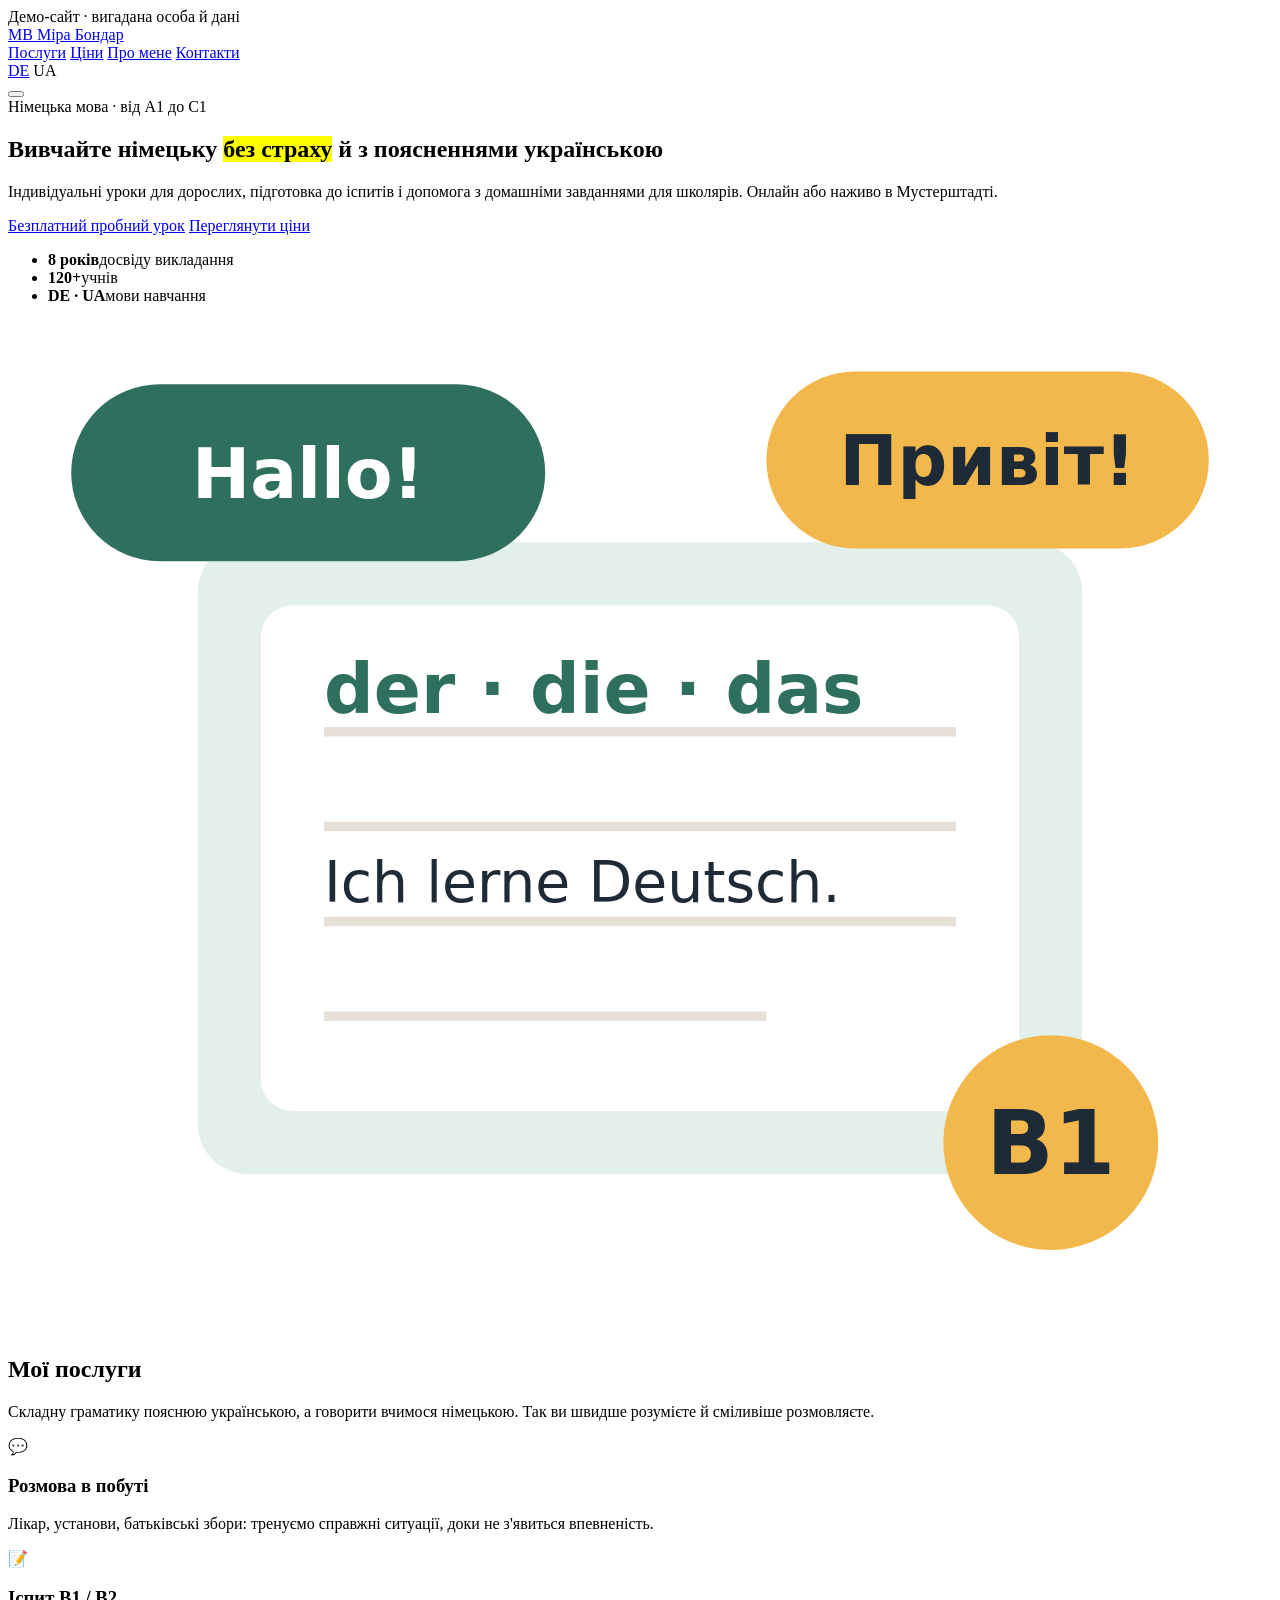
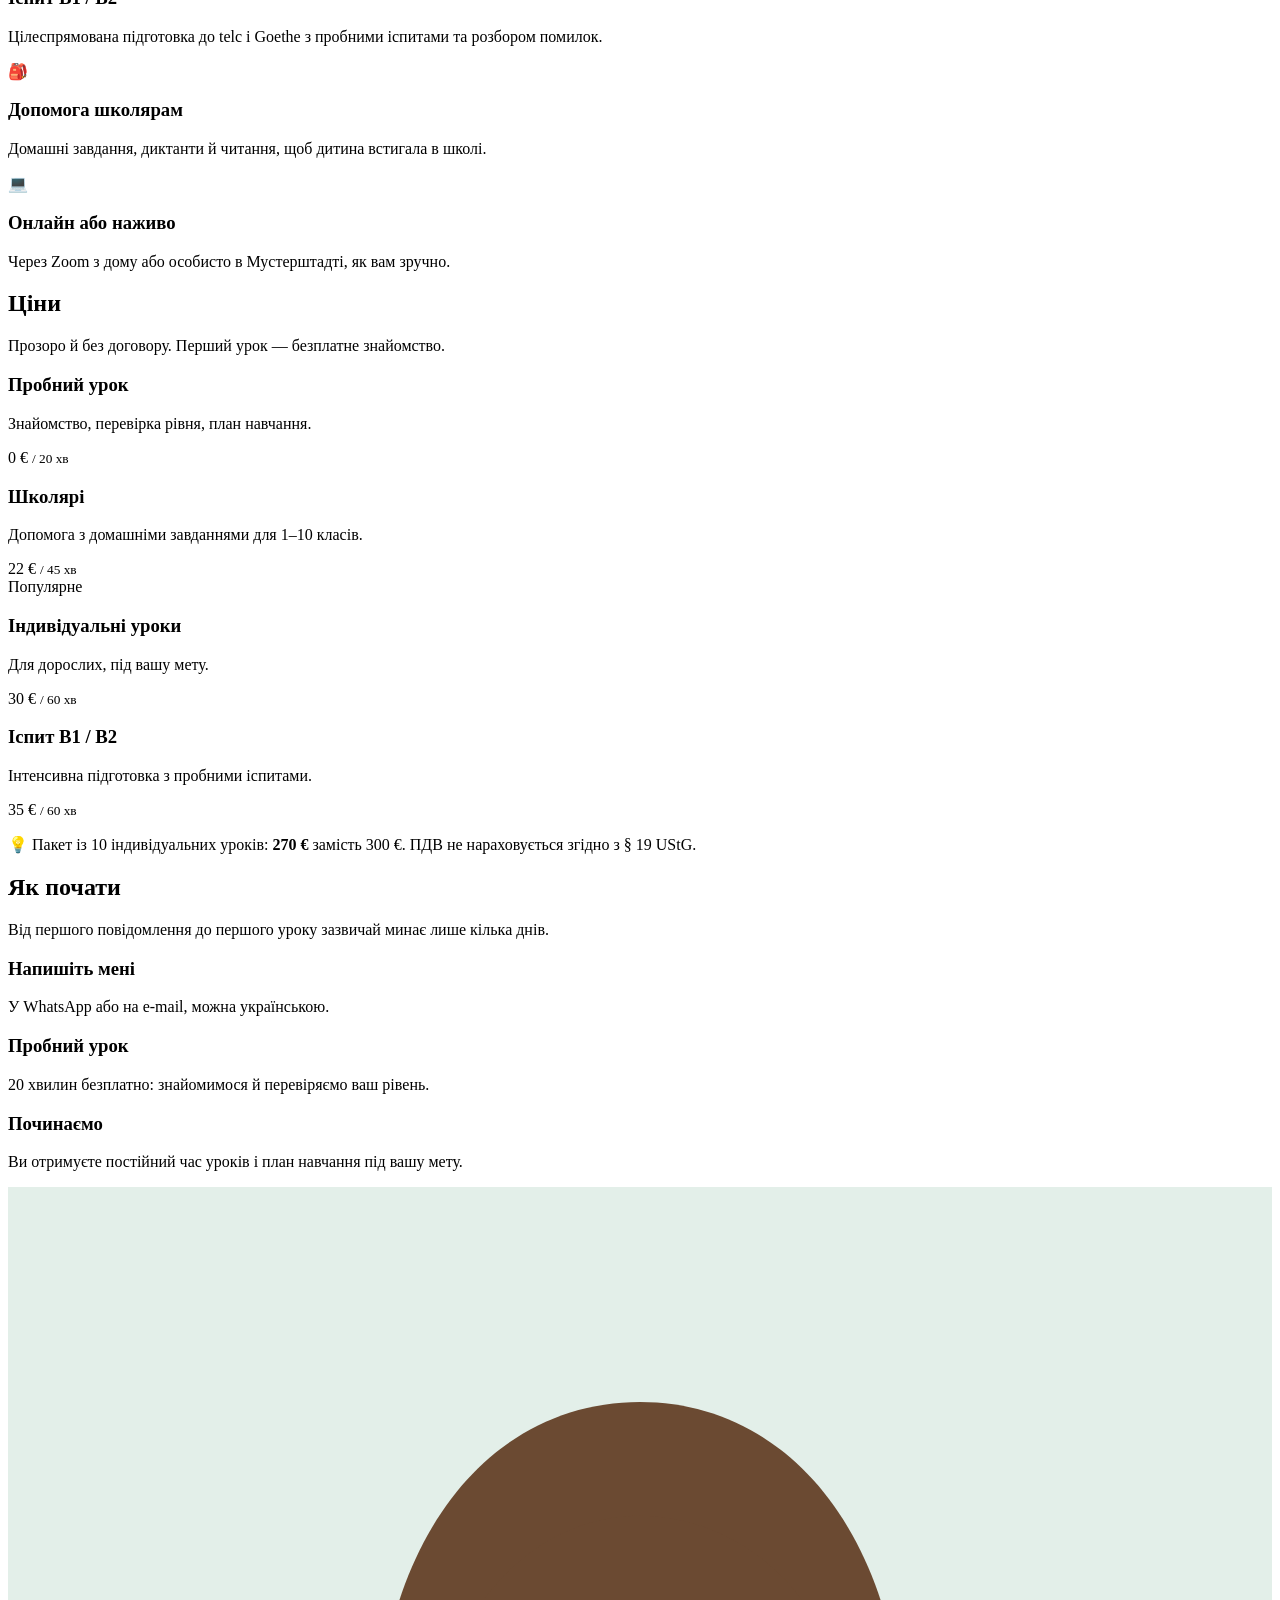
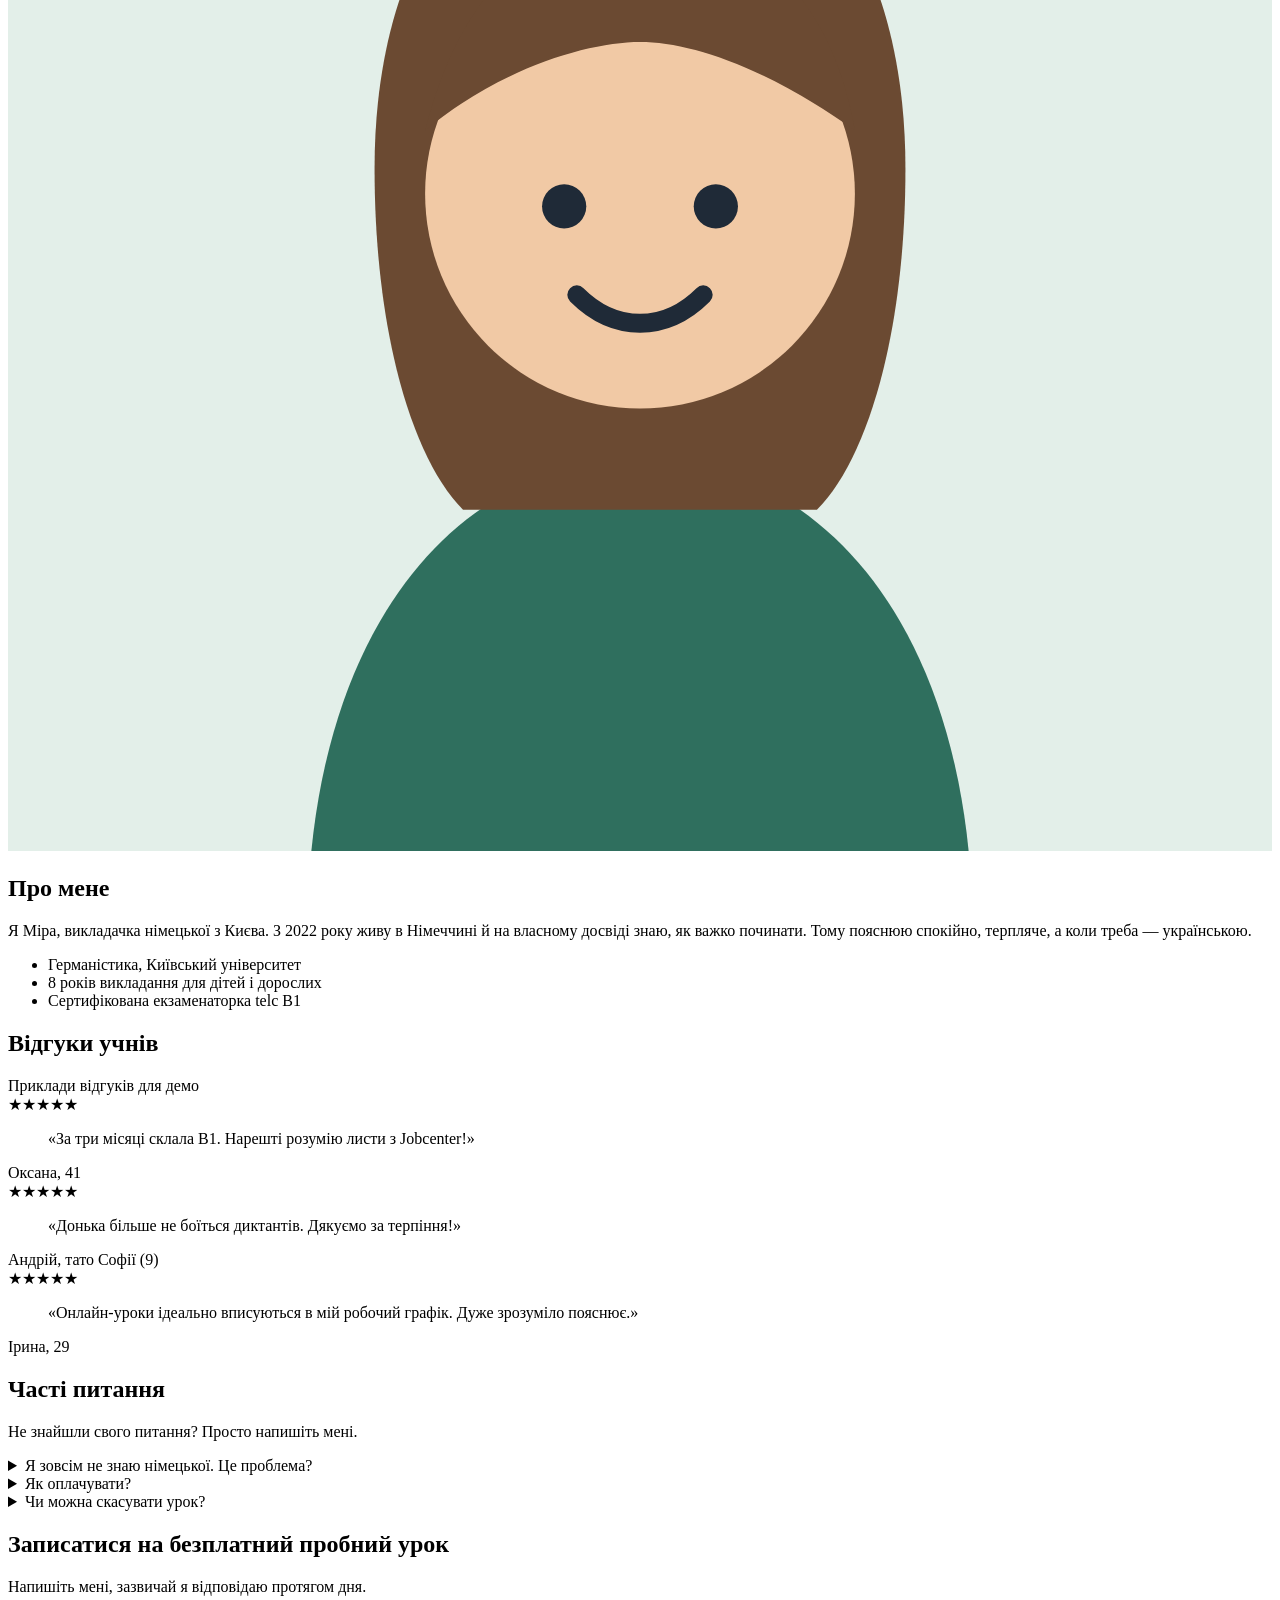
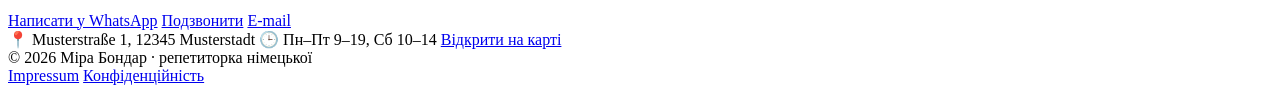
==== uk/index.html @ 94d1a29f "Keep demo site out of search engines Co-Authored-By: Claude Opus 5.5 <noreply@anthropic.com>" ====
<!doctype html>
<html lang="uk">
<head>
  <meta charset="utf-8">
  <meta name="viewport" content="width=device-width, initial-scale=1">
  <!-- Demo only: keep it out of search engines -->
  <meta name="robots" content="noindex">
  <title>Міра Бондар – репетиторка німецької мови</title>
  <meta name="description" content="Німецька без страху: індивідуальні уроки, підготовка до іспитів B1/B2 і допомога школярам – онлайн і наживо. Пояснення українською.">
  <link rel="icon" href="../img/favicon.svg" type="image/svg+xml">
  <link rel="alternate" hreflang="de" href="../index.html">
  <link rel="alternate" hreflang="uk" href="index.html">
  <link rel="stylesheet" href="../css/style.css">
</head>
<body>

  <!-- Remove this banner when the site is made for a real client -->
  <div class="demo-banner">Демо-сайт · вигадана особа й дані</div>

  <header class="site-header">
    <div class="container header-row">
      <a class="logo" href="#top"><span class="logo-mark">MB</span> Міра Бондар</a>
      <nav class="main-nav" id="main-nav" aria-label="Головне меню">
        <a href="#poslugy">Послуги</a>
        <a href="#tsiny">Ціни</a>
        <a href="#pro-mene">Про мене</a>
        <a href="#kontakty">Контакти</a>
      </nav>
      <div class="header-right">
        <div class="lang-switch">
          <a href="../index.html" hreflang="de" lang="de">DE</a>
          <span class="active">UA</span>
        </div>
        <!-- Burger button: visible only on phones, opens the menu -->
        <button class="menu-toggle" type="button" aria-controls="main-nav" aria-expanded="false" aria-label="Відкрити меню">
          <span></span><span></span><span></span>
        </button>
      </div>
    </div>
  </header>

  <main id="top">

    <!-- Hero: the first screen a visitor sees -->
    <section class="hero">
      <div class="container hero-grid">
        <div>
          <span class="eyebrow">Німецька мова · від A1 до C1</span>
          <h1>Вивчайте німецьку <mark>без страху</mark> й з поясненнями українською</h1>
          <p class="lead">Індивідуальні уроки для дорослих, підготовка до іспитів і допомога з домашніми завданнями для школярів. Онлайн або наживо в Мустерштадті.</p>
          <div class="hero-actions">
            <a class="btn btn-primary" href="#kontakty">Безплатний пробний урок</a>
            <a class="btn btn-outline" href="#tsiny">Переглянути ціни</a>
          </div>
          <ul class="hero-facts">
            <li><strong>8 років</strong><span>досвіду викладання</span></li>
            <li><strong>120+</strong><span>учнів</span></li>
            <li><strong>DE · UA</strong><span>мови навчання</span></li>
          </ul>
        </div>
        <div class="hero-art" aria-hidden="true">
          <!-- Simple drawn illustration: notebook with speech bubbles -->
          <svg viewBox="0 0 400 320">
            <rect x="60" y="70" width="280" height="200" rx="16" fill="#e3efe9"/>
            <rect x="80" y="90" width="240" height="160" rx="10" fill="#fff"/>
            <g stroke="#e6e0d6" stroke-width="3">
              <line x1="100" y1="130" x2="300" y2="130"/>
              <line x1="100" y1="160" x2="300" y2="160"/>
              <line x1="100" y1="190" x2="300" y2="190"/>
              <line x1="100" y1="220" x2="240" y2="220"/>
            </g>
            <text x="100" y="124" font-family="system-ui, sans-serif" font-size="22" font-weight="700" fill="#2f6f5e">der · die · das</text>
            <text x="100" y="184" font-family="system-ui, sans-serif" font-size="18" fill="#1f2a37">Ich lerne Deutsch.</text>
            <g class="float float-a">
            <rect x="20" y="20" width="150" height="56" rx="28" fill="#2f6f5e"/>
            <text x="95" y="56" text-anchor="middle" font-family="system-ui, sans-serif" font-size="22" font-weight="700" fill="#fff">Hallo!</text>
            </g>
            <g class="float float-b">
            <rect x="240" y="16" width="140" height="56" rx="28" fill="#f2b84b"/>
            <text x="310" y="52" text-anchor="middle" font-family="system-ui, sans-serif" font-size="22" font-weight="700" fill="#1f2a37">Привіт!</text>
            </g>
            <g class="float float-c">
            <circle cx="330" cy="260" r="34" fill="#f2b84b"/>
            <text x="330" y="270" text-anchor="middle" font-family="system-ui, sans-serif" font-size="28" font-weight="700" fill="#1f2a37">B1</text>
            </g>
          </svg>
        </div>
      </div>
    </section>

    <!-- Services -->
    <section class="section section-alt" id="poslugy">
      <div class="container">
        <h2 class="section-title">Мої послуги</h2>
        <p class="section-sub">Складну граматику пояснюю українською, а говорити вчимося німецькою. Так ви швидше розумієте й сміливіше розмовляєте.</p>
        <div class="cards">
          <div class="card">
            <div class="card-icon">💬</div>
            <h3>Розмова в побуті</h3>
            <p>Лікар, установи, батьківські збори: тренуємо справжні ситуації, доки не з'явиться впевненість.</p>
          </div>
          <div class="card">
            <div class="card-icon">📝</div>
            <h3>Іспит B1 / B2</h3>
            <p>Цілеспрямована підготовка до telc і Goethe з пробними іспитами та розбором помилок.</p>
          </div>
          <div class="card">
            <div class="card-icon">🎒</div>
            <h3>Допомога школярам</h3>
            <p>Домашні завдання, диктанти й читання, щоб дитина встигала в школі.</p>
          </div>
          <div class="card">
            <div class="card-icon">💻</div>
            <h3>Онлайн або наживо</h3>
            <p>Через Zoom з дому або особисто в Мустерштадті, як вам зручно.</p>
          </div>
        </div>
      </div>
    </section>

    <!-- Prices -->
    <section class="section" id="tsiny">
      <div class="container">
        <h2 class="section-title">Ціни</h2>
        <p class="section-sub">Прозоро й без договору. Перший урок — безплатне знайомство.</p>
        <div class="cards">
          <div class="card price-card">
            <h3>Пробний урок</h3>
            <p>Знайомство, перевірка рівня, план навчання.</p>
            <div class="price">0 € <small>/ 20 хв</small></div>
          </div>
          <div class="card price-card">
            <h3>Школярі</h3>
            <p>Допомога з домашніми завданнями для 1–10 класів.</p>
            <div class="price">22 € <small>/ 45 хв</small></div>
          </div>
          <div class="card price-card featured">
            <span class="badge">Популярне</span>
            <h3>Індивідуальні уроки</h3>
            <p>Для дорослих, під вашу мету.</p>
            <div class="price">30 € <small>/ 60 хв</small></div>
          </div>
          <div class="card price-card">
            <h3>Іспит B1 / B2</h3>
            <p>Інтенсивна підготовка з пробними іспитами.</p>
            <div class="price">35 € <small>/ 60 хв</small></div>
          </div>
        </div>
        <p class="note">💡 Пакет із 10 індивідуальних уроків: <strong>270 €</strong> замість 300 €. ПДВ не нараховується згідно з § 19 UStG.</p>
      </div>
    </section>

    <!-- How it works -->
    <section class="section section-alt">
      <div class="container">
        <h2 class="section-title">Як почати</h2>
        <p class="section-sub">Від першого повідомлення до першого уроку зазвичай минає лише кілька днів.</p>
        <div class="cards steps">
          <div class="card">
            <h3>Напишіть мені</h3>
            <p>У WhatsApp або на e-mail, можна українською.</p>
          </div>
          <div class="card">
            <h3>Пробний урок</h3>
            <p>20 хвилин безплатно: знайомимося й перевіряємо ваш рівень.</p>
          </div>
          <div class="card">
            <h3>Починаємо</h3>
            <p>Ви отримуєте постійний час уроків і план навчання під вашу мету.</p>
          </div>
        </div>
      </div>
    </section>

    <!-- About -->
    <section class="section" id="pro-mene">
      <div class="container about-grid">
        <div class="about-photo" aria-hidden="true">
          <!-- Placeholder portrait; replace with the client's real photo -->
          <svg viewBox="0 0 200 200">
            <rect width="200" height="200" fill="#e3efe9"/>
            <path d="M48 200c4-40 26-62 52-62s48 22 52 62z" fill="#2f6f5e"/>
            <path d="M58 92c0-36 18-58 42-58s42 22 42 58c0 26-6 46-14 54H72c-8-8-14-28-14-54z" fill="#6b4a32"/>
            <circle cx="100" cy="96" r="34" fill="#f1c9a5"/>
            <path d="M66 86c6-24 20-34 34-34s30 10 34 34c-14-10-26-14-34-14s-22 4-34 14z" fill="#6b4a32"/>
            <circle cx="88" cy="98" r="3.5" fill="#1f2a37"/>
            <circle cx="112" cy="98" r="3.5" fill="#1f2a37"/>
            <path d="M90 112c6 6 14 6 20 0" stroke="#1f2a37" stroke-width="3" fill="none" stroke-linecap="round"/>
          </svg>
        </div>
        <div>
          <h2 class="section-title">Про мене</h2>
          <p>Я Міра, викладачка німецької з Києва. З 2022 року живу в Німеччині й на власному досвіді знаю, як важко починати. Тому пояснюю спокійно, терпляче, а коли треба — українською.</p>
          <ul class="check-list">
            <li>Германістика, Київський університет</li>
            <li>8 років викладання для дітей і дорослих</li>
            <li>Сертифікована екзаменаторка telc B1</li>
          </ul>
        </div>
      </div>
    </section>

    <!-- Reviews: in a real site only real reviews with permission -->
    <section class="section section-alt">
      <div class="container">
        <h2 class="section-title">Відгуки учнів</h2>
        <span class="example-label">Приклади відгуків для демо</span>
        <div class="cards">
          <div class="card review">
            <div class="stars">★★★★★</div>
            <blockquote>«За три місяці склала B1. Нарешті розумію листи з Jobcenter!»</blockquote>
            <div class="who">Оксана, 41</div>
          </div>
          <div class="card review">
            <div class="stars">★★★★★</div>
            <blockquote>«Донька більше не боїться диктантів. Дякуємо за терпіння!»</blockquote>
            <div class="who">Андрій, тато Софії (9)</div>
          </div>
          <div class="card review">
            <div class="stars">★★★★★</div>
            <blockquote>«Онлайн-уроки ідеально вписуються в мій робочий графік. Дуже зрозуміло пояснює.»</blockquote>
            <div class="who">Ірина, 29</div>
          </div>
        </div>
      </div>
    </section>

    <!-- FAQ: <details> opens and closes without any JavaScript -->
    <section class="section faq">
      <div class="container">
        <h2 class="section-title">Часті питання</h2>
        <p class="section-sub">Не знайшли свого питання? Просто напишіть мені.</p>
        <details>
          <summary>Я зовсім не знаю німецької. Це проблема?</summary>
          <p>Ні! На початку я багато пояснюю українською. Почнемо з нуля.</p>
        </details>
        <details>
          <summary>Як оплачувати?</summary>
          <p>Банківським переказом після уроку або наперед за пакет із 10 уроків.</p>
        </details>
        <details>
          <summary>Чи можна скасувати урок?</summary>
          <p>Так, безплатно, якщо попередити щонайменше за 24 години.</p>
        </details>
      </div>
    </section>

    <!-- Contact: plain links, no form, so no personal data is stored -->
    <section class="section" id="kontakty">
      <div class="container">
        <div class="contact-box">
          <h2>Записатися на безплатний пробний урок</h2>
          <p>Напишіть мені, зазвичай я відповідаю протягом дня.</p>
          <div class="contact-actions">
            <a class="btn btn-whatsapp" href="https://wa.me/4900000000000">Написати у WhatsApp</a>
            <a class="btn btn-outline" href="tel:+4900000000000">Подзвонити</a>
            <a class="btn btn-outline" href="mailto:mira@example.com">E-mail</a>
          </div>
          <div class="contact-details">
            <span>📍 Musterstraße 1, 12345 Musterstadt</span>
            <span>🕒 Пн–Пт 9–19, Сб 10–14</span>
            <a href="https://www.openstreetmap.org/search?query=Musterstadt" rel="noopener">Відкрити на карті</a>
          </div>
        </div>
      </div>
    </section>

  </main>

  <footer class="site-footer">
    <div class="container footer-row">
      <span>© 2026 Міра Бондар · репетиторка німецької</span>
      <div class="footer-links">
        <a href="impressum.html">Impressum</a>
        <a href="datenschutz.html">Конфіденційність</a>
      </div>
    </div>
  </footer>

  <script src="../js/main.js" defer></script>
</body>
</html>
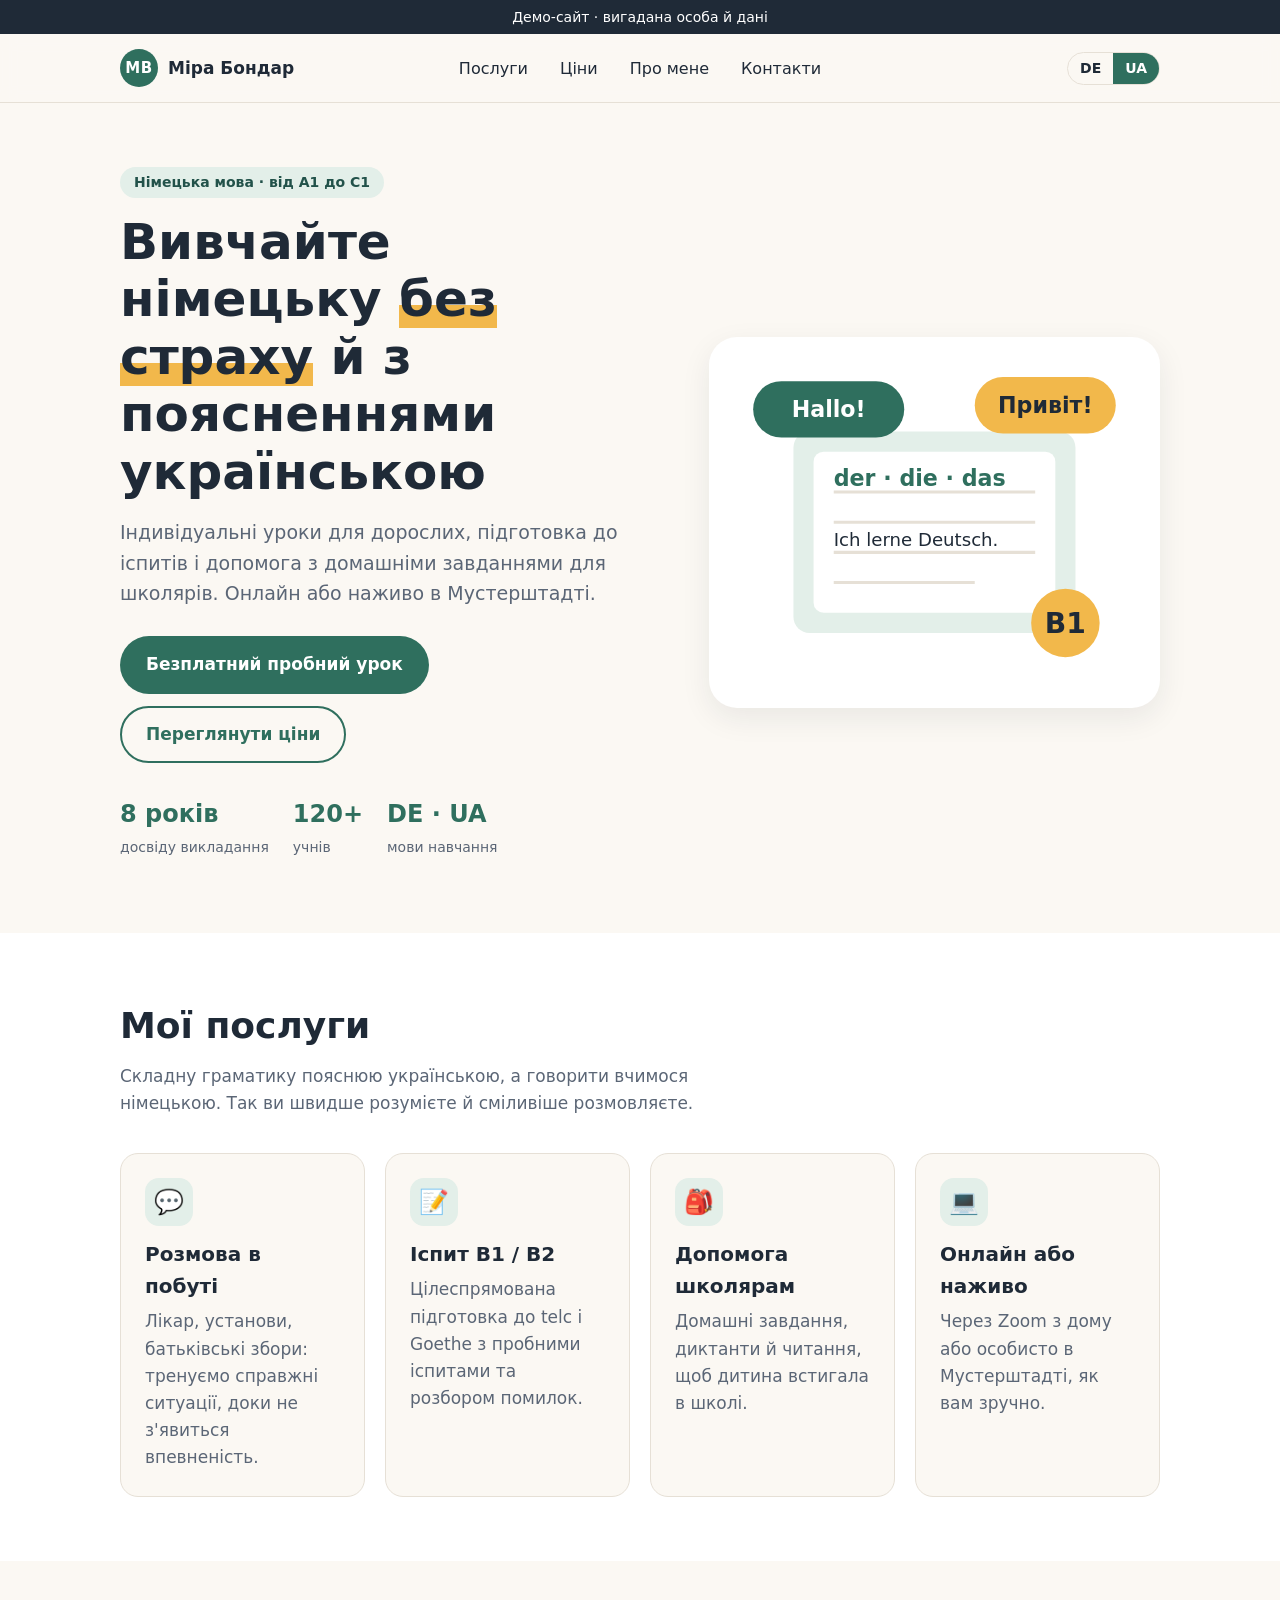
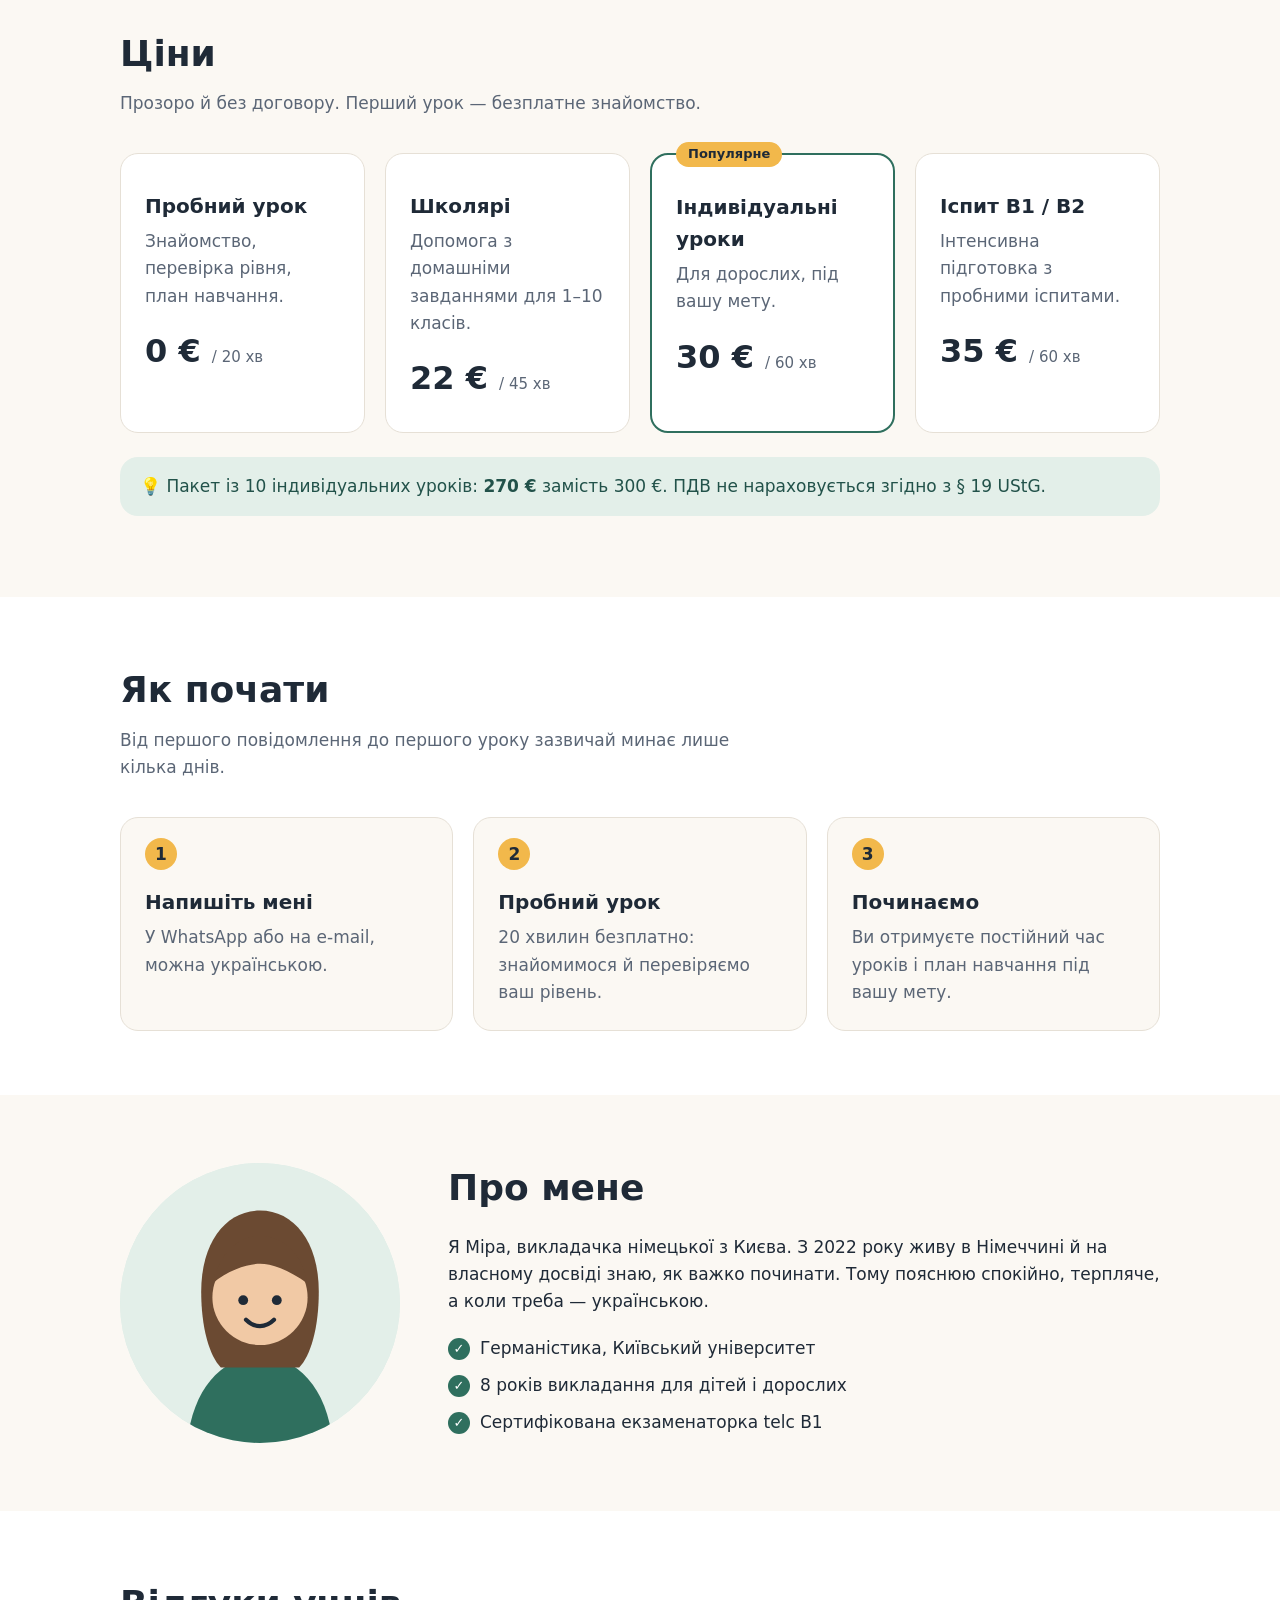
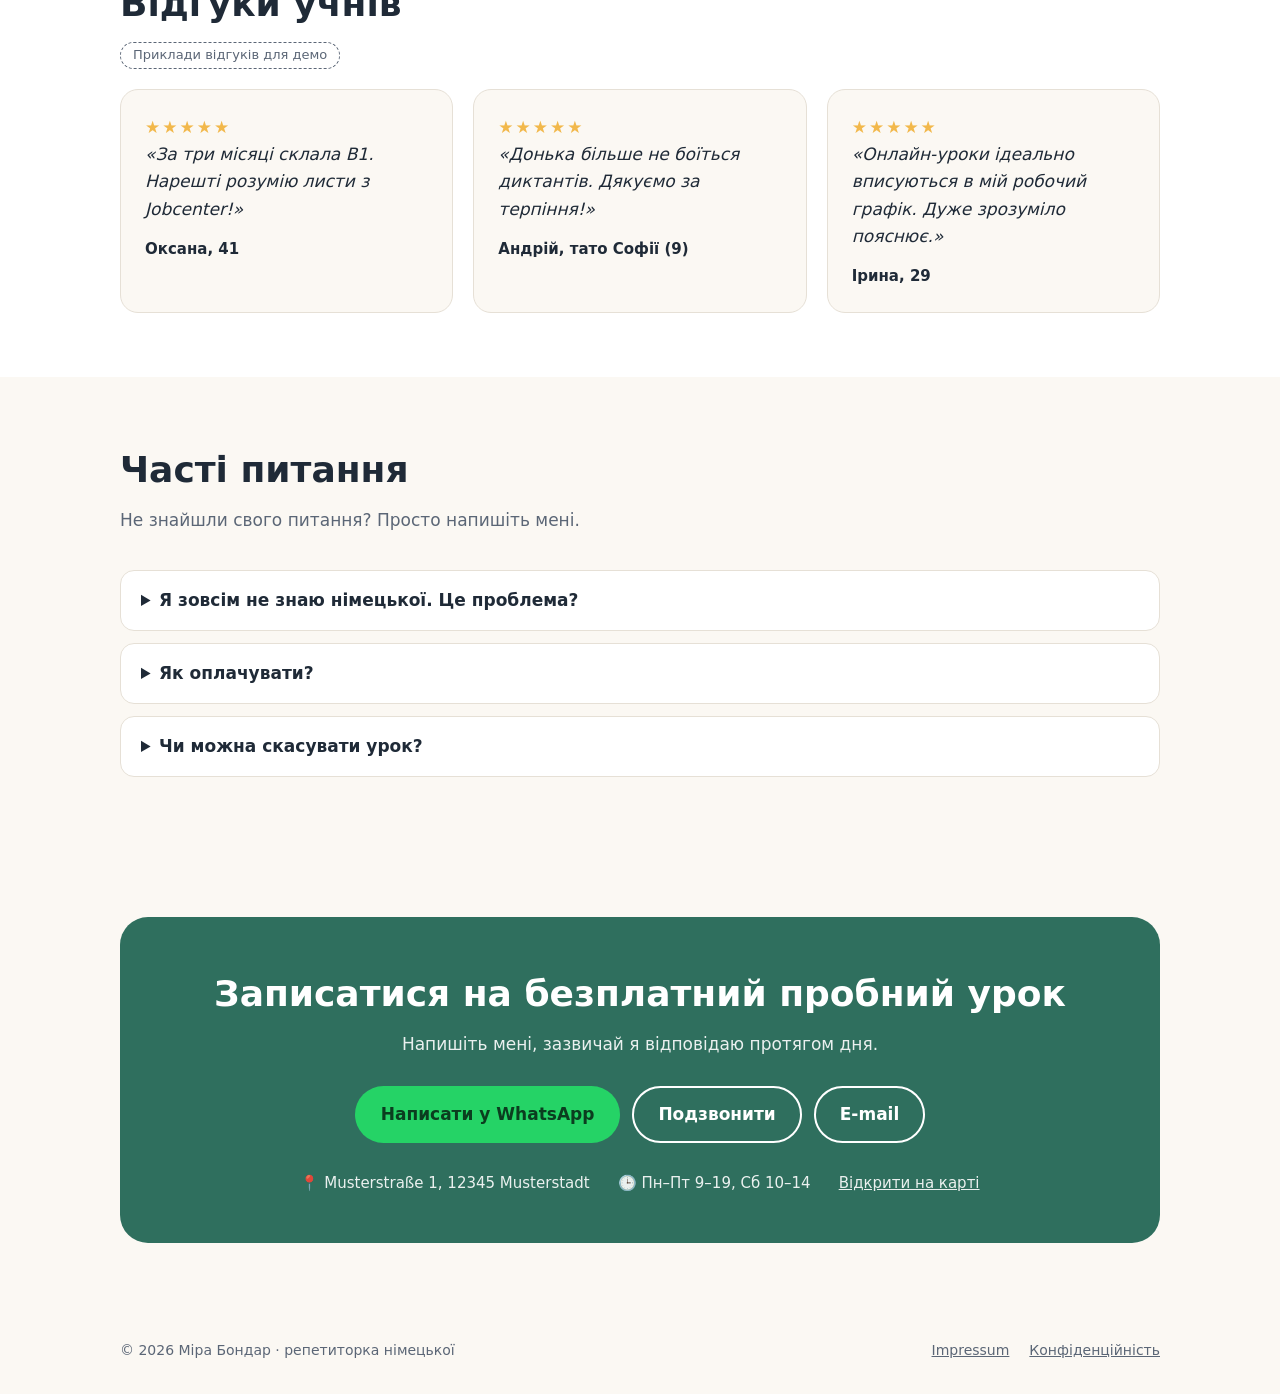
==== commit 1dde8fbc: "Centered menu, phone burger menu, hover and scroll animations, better phone layout Co-Authored-By: C" ====
--- a/uk/index.html
+++ b/uk/index.html
@@ -3,8 +3,6 @@
 <head>
   <meta charset="utf-8">
   <meta name="viewport" content="width=device-width, initial-scale=1">
-  <!-- Demo only: keep it out of search engines -->
-  <meta name="robots" content="noindex">
   <title>Міра Бондар – репетиторка німецької мови</title>
   <meta name="description" content="Німецька без страху: індивідуальні уроки, підготовка до іспитів B1/B2 і допомога школярам – онлайн і наживо. Пояснення українською.">
   <link rel="icon" href="../img/favicon.svg" type="image/svg+xml">
--- a/css/style.css
+++ b/css/style.css
@@ -0,0 +1,627 @@
+/* Demo business-card site: static, no database, no external requests.
+   Fonts come from the visitor's own system, so nothing is loaded from Google
+   (important for German privacy law). */
+
+:root {
+  --bg: #fbf8f3;
+  --surface: #ffffff;
+  --ink: #1f2a37;
+  --muted: #5b6676;
+  --accent: #2f6f5e;        /* calm green */
+  --accent-dark: #22524a;
+  --accent-soft: #e3efe9;
+  --warm: #f2b84b;          /* yellow highlight */
+  --border: #e6e0d6;
+  --radius: 18px;
+  --shadow: 0 10px 30px rgba(31, 42, 55, 0.08);
+  --font: system-ui, -apple-system, "Segoe UI", Roboto, "Noto Sans", Ubuntu, sans-serif;
+}
+
+* { box-sizing: border-box; }
+
+html { scroll-behavior: smooth; }
+
+body {
+  margin: 0;
+  background: var(--bg);
+  color: var(--ink);
+  font-family: var(--font);
+  font-size: 17px;
+  line-height: 1.6;
+}
+
+img, svg { max-width: 100%; display: block; }
+
+a { color: var(--accent); }
+
+.container {
+  width: 100%;
+  max-width: 1080px;
+  margin: 0 auto;
+  padding: 0 20px;
+}
+
+/* ---------- Demo banner ---------- */
+.demo-banner {
+  background: var(--ink);
+  color: #fff;
+  text-align: center;
+  font-size: 14px;
+  padding: 6px 12px;
+}
+
+/* ---------- Header ---------- */
+.site-header {
+  position: sticky;
+  top: 0;
+  z-index: 10;
+  background: rgba(251, 248, 243, 0.92);
+  backdrop-filter: blur(8px);
+  border-bottom: 1px solid var(--border);
+  transition: box-shadow 0.3s;
+}
+
+.site-header.scrolled { box-shadow: 0 6px 24px rgba(31, 42, 55, 0.08); }
+
+/* Three columns: logo | menu in the centre | languages */
+.header-row {
+  display: grid;
+  grid-template-columns: 1fr auto 1fr;
+  align-items: center;
+  gap: 16px;
+  min-height: 68px;
+}
+
+.header-right {
+  grid-column: 3;
+  justify-self: end;
+  display: flex;
+  align-items: center;
+  gap: 12px;
+}
+
+.logo {
+  display: flex;
+  align-items: center;
+  gap: 10px;
+  font-weight: 700;
+  color: var(--ink);
+  text-decoration: none;
+}
+
+.logo-mark {
+  width: 38px;
+  height: 38px;
+  border-radius: 50%;
+  background: var(--accent);
+  color: #fff;
+  display: grid;
+  place-items: center;
+  font-size: 15px;
+  letter-spacing: 0.5px;
+}
+
+.logo-mark { transition: transform 0.4s; }
+.logo:hover .logo-mark { transform: rotate(-12deg) scale(1.08); }
+
+.main-nav {
+  display: flex;
+  align-items: center;
+  gap: 32px;
+}
+
+.main-nav a {
+  position: relative;
+  color: var(--ink);
+  text-decoration: none;
+  font-size: 16px;
+  font-weight: 500;
+  padding: 6px 0;
+  transition: color 0.2s;
+}
+
+/* Underline that grows from the centre on hover */
+.main-nav a::after {
+  content: "";
+  position: absolute;
+  left: 50%;
+  right: 50%;
+  bottom: 0;
+  height: 2px;
+  border-radius: 2px;
+  background: var(--accent);
+  transition: left 0.25s, right 0.25s;
+}
+
+.main-nav a:hover { color: var(--accent); }
+.main-nav a:hover::after { left: 0; right: 0; }
+
+.lang-switch {
+  display: inline-flex;
+  border: 1px solid var(--border);
+  border-radius: 999px;
+  overflow: hidden;
+  font-size: 14px;
+  font-weight: 600;
+}
+
+.lang-switch a,
+.lang-switch span {
+  padding: 4px 12px;
+  text-decoration: none;
+  color: var(--ink);
+}
+
+.lang-switch .active {
+  background: var(--accent);
+  color: #fff;
+}
+
+.lang-switch a { transition: background 0.2s; }
+.lang-switch a:hover { background: var(--accent-soft); }
+
+/* ---------- Burger button (phones only) ---------- */
+.menu-toggle {
+  display: none;
+  width: 44px;
+  height: 44px;
+  border: 1px solid var(--border);
+  border-radius: 12px;
+  background: var(--surface);
+  cursor: pointer;
+  padding: 0;
+  flex-direction: column;
+  align-items: center;
+  justify-content: center;
+  gap: 5px;
+}
+
+.menu-toggle span {
+  width: 20px;
+  height: 2px;
+  border-radius: 2px;
+  background: var(--ink);
+  transition: transform 0.3s, opacity 0.2s;
+}
+
+/* Three lines turn into a cross when the menu is open */
+.menu-open .menu-toggle span:nth-child(1) { transform: translateY(7px) rotate(45deg); }
+.menu-open .menu-toggle span:nth-child(2) { opacity: 0; }
+.menu-open .menu-toggle span:nth-child(3) { transform: translateY(-7px) rotate(-45deg); }
+
+@media (max-width: 820px) {
+  .header-row { grid-template-columns: 1fr auto; min-height: 60px; }
+  .header-right { grid-column: 2; }
+  .menu-toggle { display: inline-flex; }
+
+  /* The menu becomes a panel that slides down under the header */
+  .main-nav {
+    position: absolute;
+    top: 100%;
+    left: 0;
+    right: 0;
+    flex-direction: column;
+    align-items: stretch;
+    gap: 0;
+    padding: 8px 20px 20px;
+    background: var(--bg);
+    border-bottom: 1px solid var(--border);
+    box-shadow: 0 16px 30px rgba(31, 42, 55, 0.12);
+    opacity: 0;
+    visibility: hidden;
+    transform: translateY(-10px);
+    transition: opacity 0.25s, transform 0.25s, visibility 0.25s;
+  }
+
+  .menu-open .main-nav {
+    opacity: 1;
+    visibility: visible;
+    transform: none;
+  }
+
+  .main-nav a {
+    font-size: 19px;
+    padding: 14px 4px;
+    border-bottom: 1px solid var(--border);
+  }
+
+  .main-nav a:last-child { border-bottom: 0; }
+  .main-nav a::after { display: none; }
+}
+
+/* ---------- Buttons ---------- */
+.btn {
+  display: inline-flex;
+  align-items: center;
+  justify-content: center;
+  gap: 8px;
+  padding: 13px 24px;
+  border-radius: 999px;
+  font-weight: 600;
+  text-decoration: none;
+  border: 2px solid transparent;
+  transition: transform 0.2s, background 0.2s, box-shadow 0.2s;
+}
+
+.btn:hover { transform: translateY(-3px); box-shadow: 0 10px 20px rgba(31, 42, 55, 0.15); }
+.btn:active { transform: translateY(0) scale(0.97); }
+
+.btn-primary { background: var(--accent); color: #fff; }
+.btn-primary:hover { background: var(--accent-dark); }
+
+.btn-outline { border-color: var(--accent); color: var(--accent); background: transparent; }
+
+.btn-whatsapp {
+  background: #25d366;
+  color: #0b3d1f;
+  animation: breathe 2.6s ease-in-out infinite;
+}
+
+.btn-whatsapp:hover { animation: none; }
+
+@keyframes breathe {
+  0%, 100% { box-shadow: 0 0 0 0 rgba(37, 211, 102, 0.55); }
+  50% { box-shadow: 0 0 0 12px rgba(37, 211, 102, 0); }
+}
+
+/* ---------- Hero ---------- */
+.hero { padding: 64px 0 56px; }
+
+.hero-grid {
+  display: grid;
+  grid-template-columns: 1.2fr 1fr;
+  gap: 48px;
+  align-items: center;
+}
+
+.eyebrow {
+  display: inline-block;
+  background: var(--accent-soft);
+  color: var(--accent-dark);
+  font-weight: 600;
+  font-size: 14px;
+  padding: 4px 14px;
+  border-radius: 999px;
+}
+
+.hero h1 {
+  font-size: clamp(32px, 5vw, 50px);
+  line-height: 1.15;
+  margin: 16px 0;
+}
+
+.hero h1 mark {
+  background: linear-gradient(transparent 60%, var(--warm) 60%);
+  color: inherit;
+}
+
+.hero p.lead {
+  font-size: 19px;
+  color: var(--muted);
+  margin: 0 0 28px;
+}
+
+.hero-actions { display: flex; flex-wrap: wrap; gap: 12px; }
+
+.hero-facts {
+  display: flex;
+  flex-wrap: wrap;
+  gap: 24px;
+  margin-top: 32px;
+  padding: 0;
+  list-style: none;
+}
+
+.hero-facts strong { display: block; font-size: 24px; color: var(--accent); }
+.hero-facts span { font-size: 14px; color: var(--muted); }
+
+.hero-art {
+  background: var(--surface);
+  border-radius: 28px;
+  box-shadow: var(--shadow);
+  padding: 24px;
+}
+
+/* Hero appears on page load: text first, then the picture */
+.hero-grid > * { animation: rise 0.8s ease backwards; }
+.hero-grid > *:nth-child(2) { animation-delay: 0.2s; }
+
+/* Speech bubbles in the picture gently float */
+.float { transform-box: fill-box; animation: float 4s ease-in-out infinite; }
+.float-b { animation-delay: -1.3s; }
+.float-c { animation-delay: -2.6s; animation-duration: 5s; }
+
+@keyframes float {
+  0%, 100% { transform: translateY(0); }
+  50% { transform: translateY(-8px); }
+}
+
+@keyframes rise {
+  from { opacity: 0; transform: translateY(28px); }
+  to { opacity: 1; transform: none; }
+}
+
+@media (max-width: 820px) {
+  .hero { padding: 32px 0 40px; }
+  .hero-grid { grid-template-columns: 1fr; gap: 32px; }
+  .hero p.lead { font-size: 17px; }
+  .hero-art { padding: 16px; max-width: 420px; }
+}
+
+@media (max-width: 560px) {
+  .hero-actions .btn { width: 100%; }
+  /* Three facts always side by side in one row */
+  .hero-facts { display: grid; grid-template-columns: repeat(3, 1fr); gap: 12px; }
+  .hero-facts strong { font-size: 21px; }
+  .hero-facts span { font-size: 13px; line-height: 1.3; display: block; }
+}
+
+/* ---------- Sections ---------- */
+section { scroll-margin-top: 72px; }
+
+.section { padding: 64px 0; }
+.section-alt { background: var(--surface); }
+
+.section-title {
+  font-size: clamp(26px, 3.6vw, 36px);
+  margin: 0 0 8px;
+}
+
+.section-sub {
+  color: var(--muted);
+  margin: 0 0 36px;
+  max-width: 620px;
+}
+
+.cards {
+  display: grid;
+  grid-template-columns: repeat(auto-fit, minmax(230px, 1fr));
+  gap: 20px;
+}
+
+.card {
+  background: var(--surface);
+  border: 1px solid var(--border);
+  border-radius: var(--radius);
+  padding: 24px;
+  transition: transform 0.3s ease, box-shadow 0.3s ease, border-color 0.3s;
+}
+
+.card:hover {
+  transform: translateY(-6px);
+  box-shadow: var(--shadow);
+  border-color: var(--accent-soft);
+}
+
+.card:hover .card-icon { animation: hop 0.5s ease; }
+
+@keyframes hop {
+  0%, 100% { transform: translateY(0) rotate(0); }
+  40% { transform: translateY(-8px) rotate(-8deg); }
+  70% { transform: translateY(0) rotate(4deg); }
+}
+
+.section-alt .card { background: var(--bg); }
+
+.card h3 { margin: 12px 0 6px; font-size: 20px; }
+.card p { margin: 0; color: var(--muted); }
+
+.card-icon {
+  width: 48px;
+  height: 48px;
+  border-radius: 14px;
+  background: var(--accent-soft);
+  display: grid;
+  place-items: center;
+  font-size: 24px;
+}
+
+/* ---------- About ---------- */
+.about-grid {
+  display: grid;
+  grid-template-columns: 280px 1fr;
+  gap: 48px;
+  align-items: center;
+}
+
+.about-photo {
+  aspect-ratio: 1;
+  border-radius: 50%;
+  background: var(--accent-soft);
+  overflow: hidden;
+}
+
+.check-list { padding: 0; list-style: none; margin: 20px 0 0; }
+.check-list li { padding-left: 32px; position: relative; margin-bottom: 10px; }
+.check-list li::before {
+  content: "✓";
+  position: absolute;
+  left: 0;
+  top: 0;
+  width: 22px;
+  height: 22px;
+  border-radius: 50%;
+  background: var(--accent);
+  color: #fff;
+  font-size: 13px;
+  display: grid;
+  place-items: center;
+  margin-top: 3px;
+}
+
+@media (max-width: 760px) {
+  .about-grid { grid-template-columns: 1fr; gap: 28px; }
+  .about-photo { max-width: 220px; margin: 0 auto; }
+}
+
+/* ---------- Prices ---------- */
+.price-card { display: flex; flex-direction: column; }
+.price-card .price {
+  font-size: 32px;
+  font-weight: 700;
+  color: var(--ink);
+  margin: 16px 0 4px;
+}
+.price-card .price small { font-size: 15px; font-weight: 400; color: var(--muted); }
+.price-card .price { transition: color 0.3s, transform 0.3s; transform-origin: left; }
+
+/* Price card grows on hover */
+.price-card:hover {
+  transform: scale(1.06);
+  border-color: var(--accent);
+  box-shadow: 0 18px 40px rgba(47, 111, 94, 0.18);
+  z-index: 1;
+}
+
+.price-card:hover .price { color: var(--accent); transform: scale(1.1); }
+
+.price-card.featured { border: 2px solid var(--accent); position: relative; }
+.price-card.featured .badge { animation: wiggle 3s ease-in-out infinite; }
+
+@keyframes wiggle {
+  0%, 85%, 100% { transform: rotate(0); }
+  90% { transform: rotate(-6deg); }
+  95% { transform: rotate(6deg); }
+}
+
+.price-card { position: relative; }
+.badge {
+  position: absolute;
+  top: -13px;
+  left: 24px;
+  background: var(--warm);
+  color: var(--ink);
+  font-size: 13px;
+  font-weight: 700;
+  padding: 2px 12px;
+  border-radius: 999px;
+}
+
+.note {
+  margin-top: 24px;
+  padding: 16px 20px;
+  border-radius: var(--radius);
+  background: var(--accent-soft);
+  color: var(--accent-dark);
+}
+
+/* ---------- Steps ---------- */
+.steps { counter-reset: step; }
+.steps .card { position: relative; padding-top: 56px; }
+.steps .card::before {
+  counter-increment: step;
+  content: counter(step);
+  position: absolute;
+  top: 20px;
+  left: 24px;
+  width: 32px;
+  height: 32px;
+  border-radius: 50%;
+  background: var(--warm);
+  font-weight: 700;
+  display: grid;
+  place-items: center;
+}
+
+/* ---------- Reviews ---------- */
+.review blockquote { margin: 0 0 14px; font-style: italic; }
+.review .who { font-weight: 600; font-size: 15px; }
+.review .stars { color: var(--warm); letter-spacing: 2px; }
+.example-label {
+  display: inline-block;
+  font-size: 13px;
+  color: var(--muted);
+  border: 1px dashed var(--muted);
+  border-radius: 999px;
+  padding: 2px 12px;
+  margin-bottom: 20px;
+}
+
+/* ---------- FAQ ---------- */
+.faq details {
+  background: var(--surface);
+  border: 1px solid var(--border);
+  border-radius: 14px;
+  padding: 16px 20px;
+  margin-bottom: 12px;
+}
+.faq details { transition: border-color 0.2s, box-shadow 0.2s; }
+.faq details:hover { border-color: var(--accent); }
+.faq details[open] { box-shadow: var(--shadow); }
+.faq summary { cursor: pointer; font-weight: 600; }
+.faq details[open] p { animation: rise 0.35s ease; }
+.faq details p { margin: 10px 0 0; color: var(--muted); }
+
+/* ---------- Contact ---------- */
+.contact-box {
+  background: var(--accent);
+  color: #fff;
+  border-radius: 28px;
+  padding: 48px 32px;
+  text-align: center;
+}
+.contact-box h2 { margin: 0 0 8px; font-size: clamp(26px, 3.6vw, 36px); }
+.contact-box p { margin: 0 0 28px; opacity: 0.9; }
+.contact-actions { display: flex; flex-wrap: wrap; gap: 12px; justify-content: center; }
+.contact-box .btn-outline { border-color: #fff; color: #fff; }
+.contact-details {
+  display: flex;
+  flex-wrap: wrap;
+  justify-content: center;
+  gap: 8px 28px;
+  margin-top: 28px;
+  font-size: 15px;
+  opacity: 0.9;
+}
+.contact-box a:not(.btn) { color: #fff; }
+.contact-box .btn-outline:hover { background: #fff; color: var(--accent); }
+
+@media (max-width: 560px) {
+  .section { padding: 48px 0; }
+  .contact-box { padding: 36px 20px; border-radius: 22px; }
+  .contact-actions { flex-direction: column; }
+  .contact-details { flex-direction: column; align-items: center; }
+  .footer-row { flex-direction: column; align-items: center; text-align: center; }
+  .logo { font-size: 16px; }
+}
+
+/* ---------- Footer ---------- */
+.site-footer {
+  padding: 32px 0;
+  font-size: 14px;
+  color: var(--muted);
+}
+.footer-row {
+  display: flex;
+  flex-wrap: wrap;
+  justify-content: space-between;
+  gap: 12px;
+}
+.footer-links { display: flex; gap: 20px; }
+.footer-links a { color: var(--muted); }
+
+/* ---------- Legal pages (Impressum, Datenschutz) ---------- */
+/* Only top/bottom padding here, so the side padding of .container stays */
+.legal { padding-top: 48px; padding-bottom: 64px; max-width: 760px; }
+.legal h1 { font-size: 34px; margin-top: 0; }
+.legal h2 { font-size: 21px; margin-top: 32px; }
+.legal .back { display: inline-block; margin-bottom: 24px; }
+
+/* ---------- Reveal on scroll (classes are added by js/main.js) ---------- */
+/* "backwards" keeps the start state only before the animation, so hover
+   effects on cards still work after a card has appeared. */
+.reveal { opacity: 0; }
+.reveal.visible {
+  opacity: 1;
+  animation: rise 0.7s ease var(--delay, 0ms) backwards;
+}
+
+/* People who turned off animations in their system settings get a calm page */
+@media (prefers-reduced-motion: reduce) {
+  *, *::before, *::after {
+    animation: none !important;
+    transition: none !important;
+    scroll-behavior: auto !important;
+  }
+  .reveal { opacity: 1; }
+}
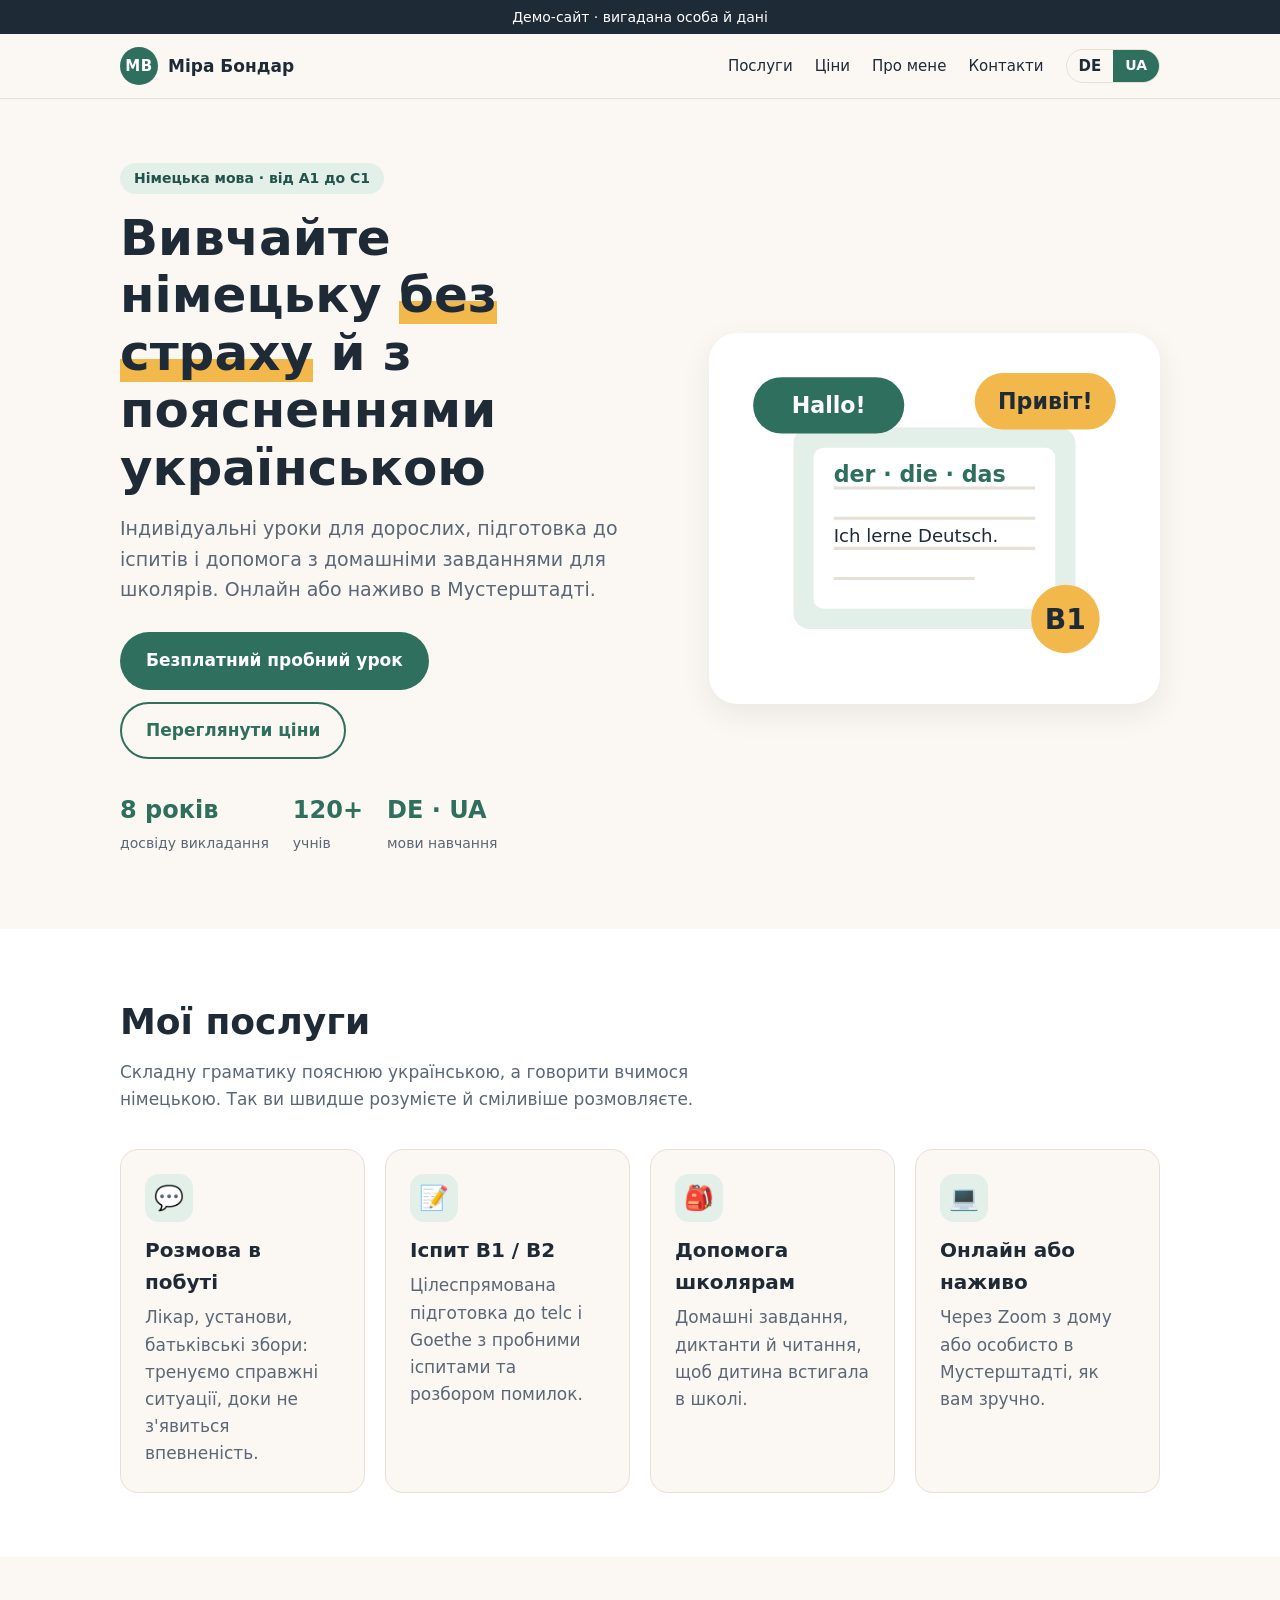
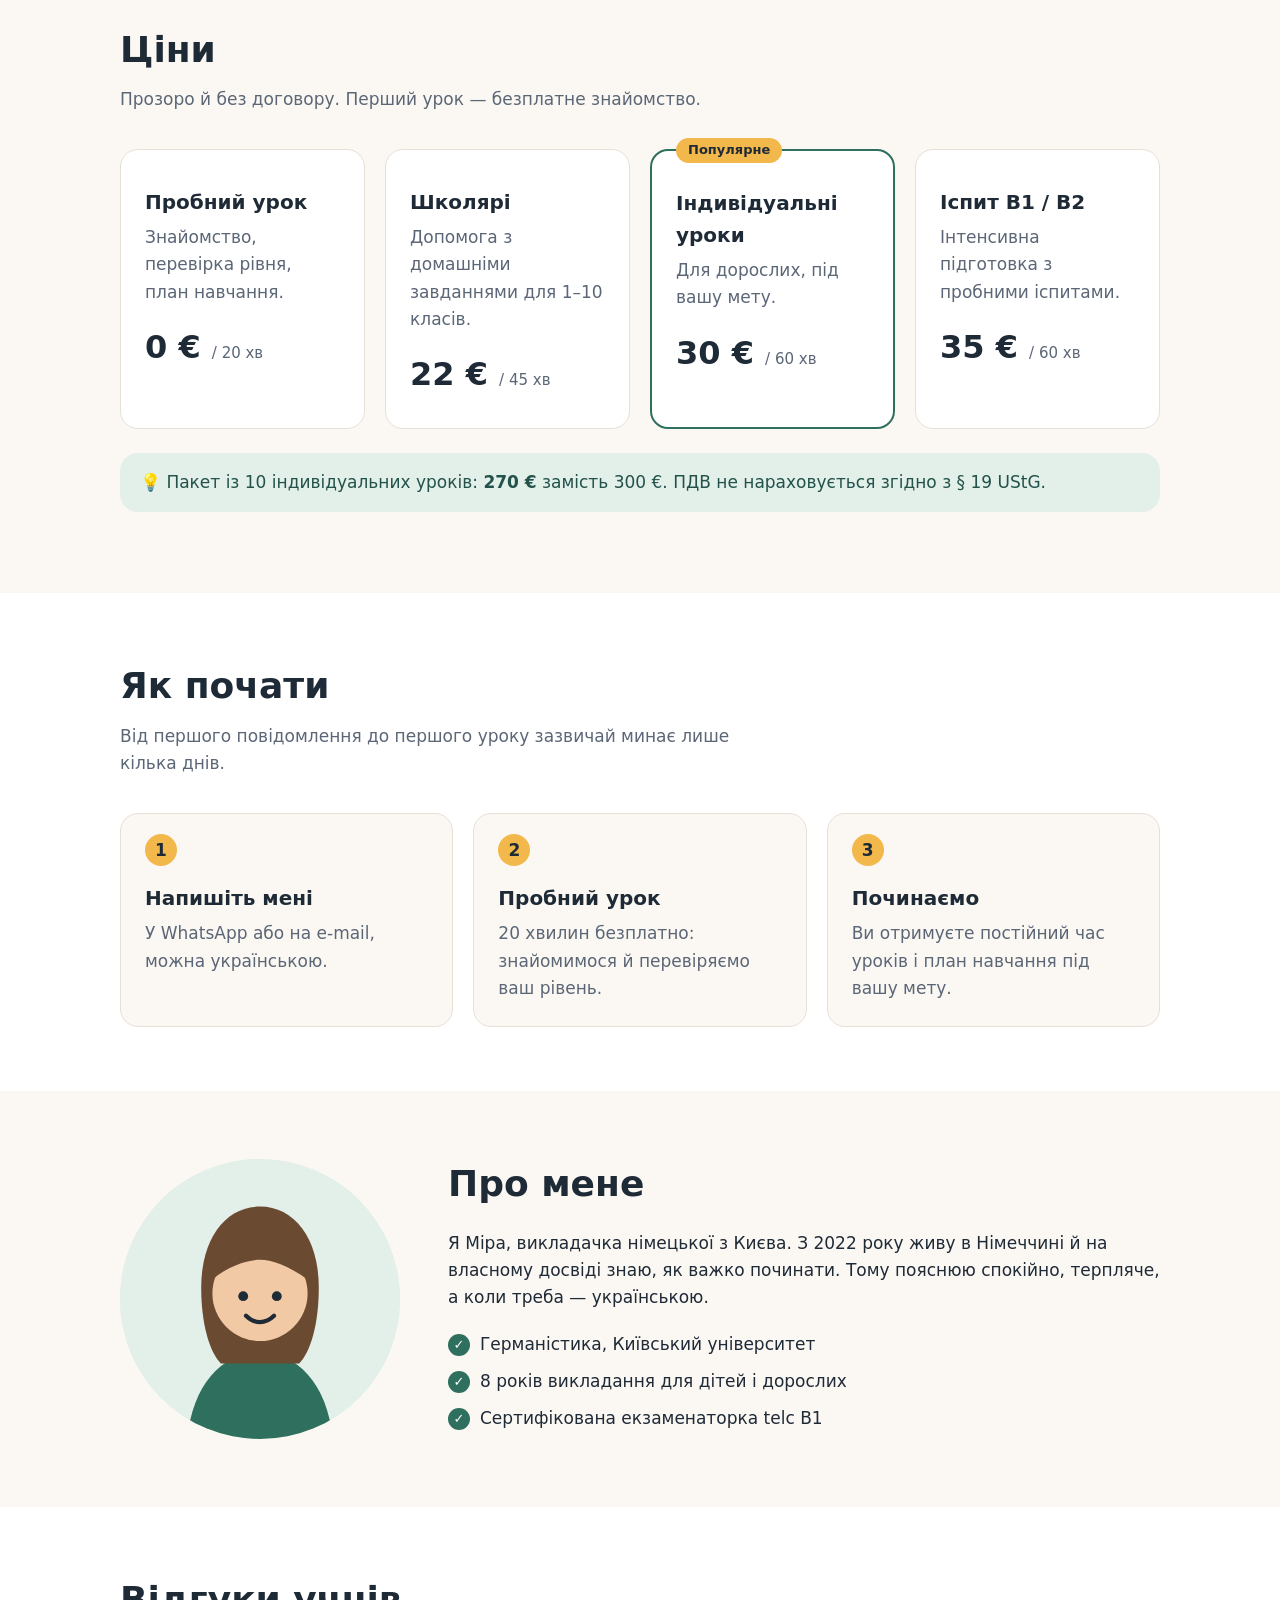
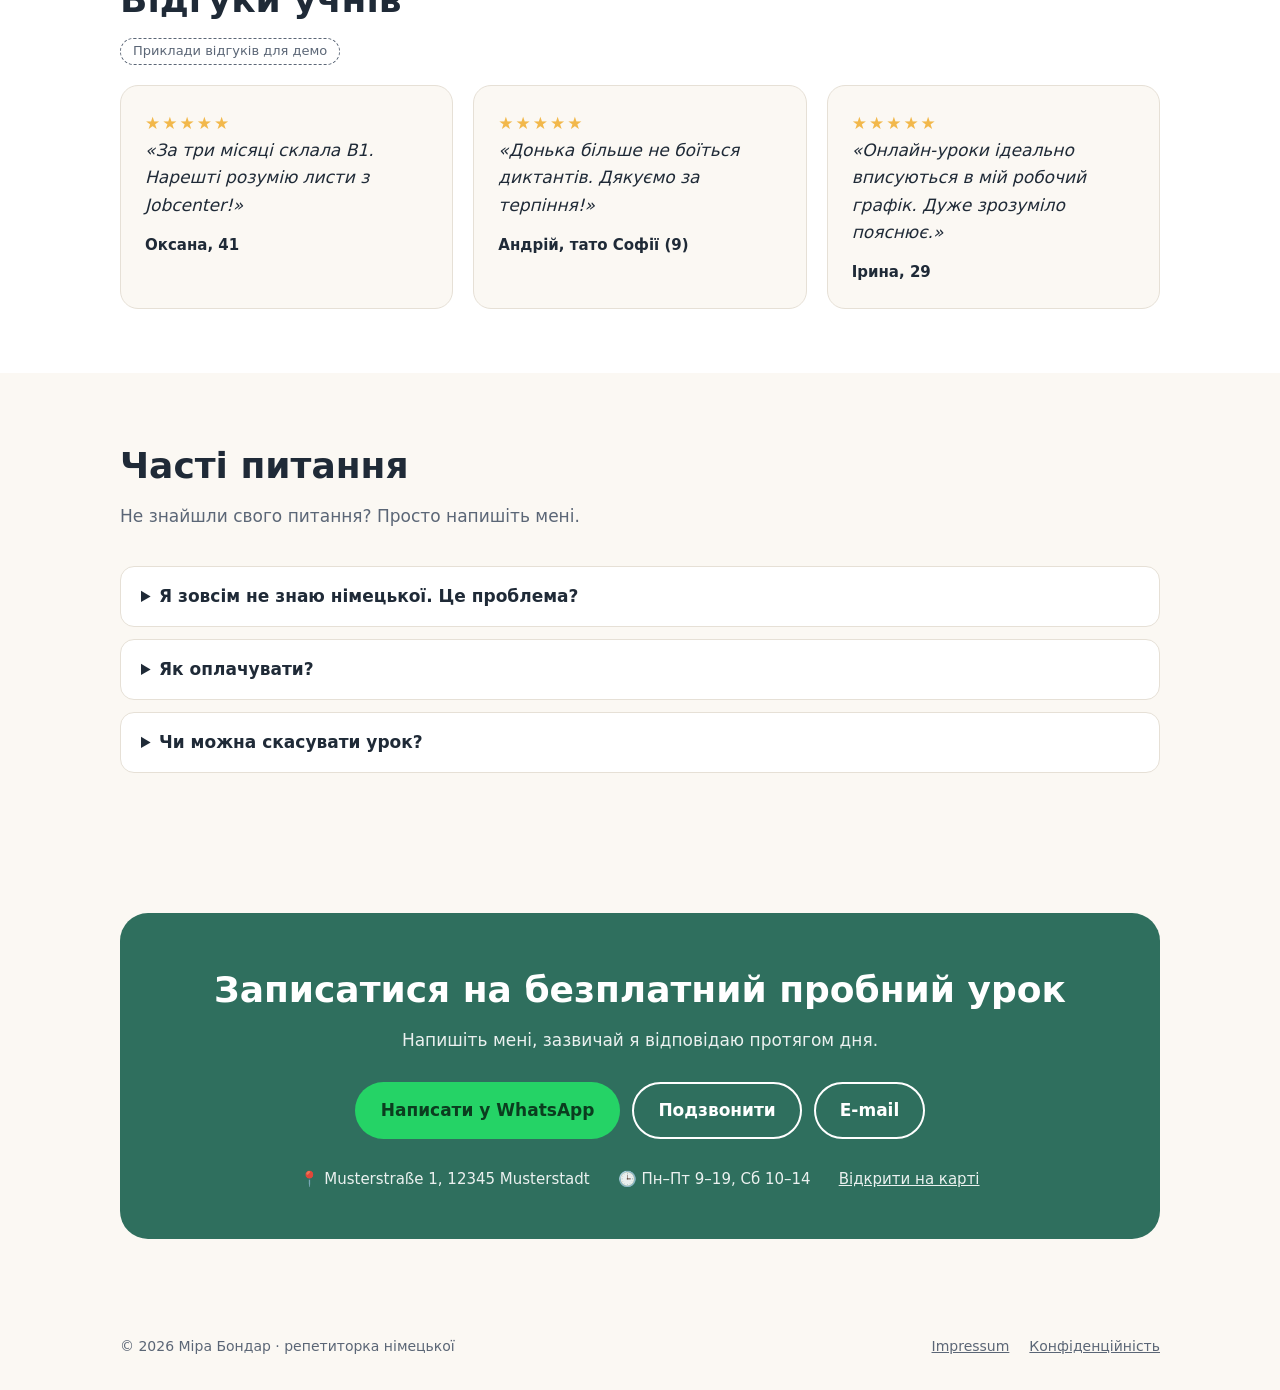
==== commit caab77f9: "Demo business-card site: tutor, DE + UK, static Co-Authored-By: Claude Opus 5.5 <noreply@anthropic.c" ====
--- a/uk/index.html
+++ b/uk/index.html
@@ -18,22 +18,16 @@
   <header class="site-header">
     <div class="container header-row">
       <a class="logo" href="#top"><span class="logo-mark">MB</span> Міра Бондар</a>
-      <nav class="main-nav" id="main-nav" aria-label="Головне меню">
-        <a href="#poslugy">Послуги</a>
-        <a href="#tsiny">Ціни</a>
-        <a href="#pro-mene">Про мене</a>
-        <a href="#kontakty">Контакти</a>
-      </nav>
-      <div class="header-right">
+      <nav class="main-nav">
+        <a class="nav-link" href="#poslugy">Послуги</a>
+        <a class="nav-link" href="#tsiny">Ціни</a>
+        <a class="nav-link" href="#pro-mene">Про мене</a>
+        <a class="nav-link" href="#kontakty">Контакти</a>
         <div class="lang-switch">
           <a href="../index.html" hreflang="de" lang="de">DE</a>
           <span class="active">UA</span>
         </div>
-        <!-- Burger button: visible only on phones, opens the menu -->
-        <button class="menu-toggle" type="button" aria-controls="main-nav" aria-expanded="false" aria-label="Відкрити меню">
-          <span></span><span></span><span></span>
-        </button>
-      </div>
+      </nav>
     </div>
   </header>
 
@@ -69,18 +63,12 @@
             </g>
             <text x="100" y="124" font-family="system-ui, sans-serif" font-size="22" font-weight="700" fill="#2f6f5e">der · die · das</text>
             <text x="100" y="184" font-family="system-ui, sans-serif" font-size="18" fill="#1f2a37">Ich lerne Deutsch.</text>
-            <g class="float float-a">
             <rect x="20" y="20" width="150" height="56" rx="28" fill="#2f6f5e"/>
             <text x="95" y="56" text-anchor="middle" font-family="system-ui, sans-serif" font-size="22" font-weight="700" fill="#fff">Hallo!</text>
-            </g>
-            <g class="float float-b">
             <rect x="240" y="16" width="140" height="56" rx="28" fill="#f2b84b"/>
             <text x="310" y="52" text-anchor="middle" font-family="system-ui, sans-serif" font-size="22" font-weight="700" fill="#1f2a37">Привіт!</text>
-            </g>
-            <g class="float float-c">
             <circle cx="330" cy="260" r="34" fill="#f2b84b"/>
             <text x="330" y="270" text-anchor="middle" font-family="system-ui, sans-serif" font-size="28" font-weight="700" fill="#1f2a37">B1</text>
-            </g>
           </svg>
         </div>
       </div>
@@ -275,6 +263,5 @@
     </div>
   </footer>
 
-  <script src="../js/main.js" defer></script>
 </body>
 </html>
--- a/css/style.css
+++ b/css/style.css
@@ -58,26 +58,14 @@
   background: rgba(251, 248, 243, 0.92);
   backdrop-filter: blur(8px);
   border-bottom: 1px solid var(--border);
-  transition: box-shadow 0.3s;
-}
-
-.site-header.scrolled { box-shadow: 0 6px 24px rgba(31, 42, 55, 0.08); }
-
-/* Three columns: logo | menu in the centre | languages */
+}
+
 .header-row {
-  display: grid;
-  grid-template-columns: 1fr auto 1fr;
-  align-items: center;
+  display: flex;
+  align-items: center;
+  justify-content: space-between;
   gap: 16px;
-  min-height: 68px;
-}
-
-.header-right {
-  grid-column: 3;
-  justify-self: end;
-  display: flex;
-  align-items: center;
-  gap: 12px;
+  min-height: 64px;
 }
 
 .logo {
@@ -101,40 +89,19 @@
   letter-spacing: 0.5px;
 }
 
-.logo-mark { transition: transform 0.4s; }
-.logo:hover .logo-mark { transform: rotate(-12deg) scale(1.08); }
-
 .main-nav {
   display: flex;
   align-items: center;
-  gap: 32px;
+  gap: 22px;
 }
 
 .main-nav a {
-  position: relative;
   color: var(--ink);
   text-decoration: none;
-  font-size: 16px;
-  font-weight: 500;
-  padding: 6px 0;
-  transition: color 0.2s;
-}
-
-/* Underline that grows from the centre on hover */
-.main-nav a::after {
-  content: "";
-  position: absolute;
-  left: 50%;
-  right: 50%;
-  bottom: 0;
-  height: 2px;
-  border-radius: 2px;
-  background: var(--accent);
-  transition: left 0.25s, right 0.25s;
+  font-size: 15px;
 }
 
 .main-nav a:hover { color: var(--accent); }
-.main-nav a:hover::after { left: 0; right: 0; }
 
 .lang-switch {
   display: inline-flex;
@@ -157,76 +124,10 @@
   color: #fff;
 }
 
-.lang-switch a { transition: background 0.2s; }
-.lang-switch a:hover { background: var(--accent-soft); }
-
-/* ---------- Burger button (phones only) ---------- */
-.menu-toggle {
-  display: none;
-  width: 44px;
-  height: 44px;
-  border: 1px solid var(--border);
-  border-radius: 12px;
-  background: var(--surface);
-  cursor: pointer;
-  padding: 0;
-  flex-direction: column;
-  align-items: center;
-  justify-content: center;
-  gap: 5px;
-}
-
-.menu-toggle span {
-  width: 20px;
-  height: 2px;
-  border-radius: 2px;
-  background: var(--ink);
-  transition: transform 0.3s, opacity 0.2s;
-}
-
-/* Three lines turn into a cross when the menu is open */
-.menu-open .menu-toggle span:nth-child(1) { transform: translateY(7px) rotate(45deg); }
-.menu-open .menu-toggle span:nth-child(2) { opacity: 0; }
-.menu-open .menu-toggle span:nth-child(3) { transform: translateY(-7px) rotate(-45deg); }
-
-@media (max-width: 820px) {
-  .header-row { grid-template-columns: 1fr auto; min-height: 60px; }
-  .header-right { grid-column: 2; }
-  .menu-toggle { display: inline-flex; }
-
-  /* The menu becomes a panel that slides down under the header */
-  .main-nav {
-    position: absolute;
-    top: 100%;
-    left: 0;
-    right: 0;
-    flex-direction: column;
-    align-items: stretch;
-    gap: 0;
-    padding: 8px 20px 20px;
-    background: var(--bg);
-    border-bottom: 1px solid var(--border);
-    box-shadow: 0 16px 30px rgba(31, 42, 55, 0.12);
-    opacity: 0;
-    visibility: hidden;
-    transform: translateY(-10px);
-    transition: opacity 0.25s, transform 0.25s, visibility 0.25s;
-  }
-
-  .menu-open .main-nav {
-    opacity: 1;
-    visibility: visible;
-    transform: none;
-  }
-
-  .main-nav a {
-    font-size: 19px;
-    padding: 14px 4px;
-    border-bottom: 1px solid var(--border);
-  }
-
-  .main-nav a:last-child { border-bottom: 0; }
-  .main-nav a::after { display: none; }
+/* On phones the menu links are hidden; sections are reachable by scrolling
+   and the language switch stays visible. */
+@media (max-width: 760px) {
+  .main-nav .nav-link { display: none; }
 }
 
 /* ---------- Buttons ---------- */
@@ -240,29 +141,17 @@
   font-weight: 600;
   text-decoration: none;
   border: 2px solid transparent;
-  transition: transform 0.2s, background 0.2s, box-shadow 0.2s;
-}
-
-.btn:hover { transform: translateY(-3px); box-shadow: 0 10px 20px rgba(31, 42, 55, 0.15); }
-.btn:active { transform: translateY(0) scale(0.97); }
+  transition: transform 0.15s, background 0.15s;
+}
+
+.btn:hover { transform: translateY(-2px); }
 
 .btn-primary { background: var(--accent); color: #fff; }
 .btn-primary:hover { background: var(--accent-dark); }
 
 .btn-outline { border-color: var(--accent); color: var(--accent); background: transparent; }
 
-.btn-whatsapp {
-  background: #25d366;
-  color: #0b3d1f;
-  animation: breathe 2.6s ease-in-out infinite;
-}
-
-.btn-whatsapp:hover { animation: none; }
-
-@keyframes breathe {
-  0%, 100% { box-shadow: 0 0 0 0 rgba(37, 211, 102, 0.55); }
-  50% { box-shadow: 0 0 0 12px rgba(37, 211, 102, 0); }
-}
+.btn-whatsapp { background: #25d366; color: #0b3d1f; }
 
 /* ---------- Hero ---------- */
 .hero { padding: 64px 0 56px; }
@@ -322,38 +211,9 @@
   padding: 24px;
 }
 
-/* Hero appears on page load: text first, then the picture */
-.hero-grid > * { animation: rise 0.8s ease backwards; }
-.hero-grid > *:nth-child(2) { animation-delay: 0.2s; }
-
-/* Speech bubbles in the picture gently float */
-.float { transform-box: fill-box; animation: float 4s ease-in-out infinite; }
-.float-b { animation-delay: -1.3s; }
-.float-c { animation-delay: -2.6s; animation-duration: 5s; }
-
-@keyframes float {
-  0%, 100% { transform: translateY(0); }
-  50% { transform: translateY(-8px); }
-}
-
-@keyframes rise {
-  from { opacity: 0; transform: translateY(28px); }
-  to { opacity: 1; transform: none; }
-}
-
 @media (max-width: 820px) {
-  .hero { padding: 32px 0 40px; }
+  .hero { padding: 40px 0; }
   .hero-grid { grid-template-columns: 1fr; gap: 32px; }
-  .hero p.lead { font-size: 17px; }
-  .hero-art { padding: 16px; max-width: 420px; }
-}
-
-@media (max-width: 560px) {
-  .hero-actions .btn { width: 100%; }
-  /* Three facts always side by side in one row */
-  .hero-facts { display: grid; grid-template-columns: repeat(3, 1fr); gap: 12px; }
-  .hero-facts strong { font-size: 21px; }
-  .hero-facts span { font-size: 13px; line-height: 1.3; display: block; }
 }
 
 /* ---------- Sections ---------- */
@@ -384,21 +244,6 @@
   border: 1px solid var(--border);
   border-radius: var(--radius);
   padding: 24px;
-  transition: transform 0.3s ease, box-shadow 0.3s ease, border-color 0.3s;
-}
-
-.card:hover {
-  transform: translateY(-6px);
-  box-shadow: var(--shadow);
-  border-color: var(--accent-soft);
-}
-
-.card:hover .card-icon { animation: hop 0.5s ease; }
-
-@keyframes hop {
-  0%, 100% { transform: translateY(0) rotate(0); }
-  40% { transform: translateY(-8px) rotate(-8deg); }
-  70% { transform: translateY(0) rotate(4deg); }
 }
 
 .section-alt .card { background: var(--bg); }
@@ -463,28 +308,7 @@
   margin: 16px 0 4px;
 }
 .price-card .price small { font-size: 15px; font-weight: 400; color: var(--muted); }
-.price-card .price { transition: color 0.3s, transform 0.3s; transform-origin: left; }
-
-/* Price card grows on hover */
-.price-card:hover {
-  transform: scale(1.06);
-  border-color: var(--accent);
-  box-shadow: 0 18px 40px rgba(47, 111, 94, 0.18);
-  z-index: 1;
-}
-
-.price-card:hover .price { color: var(--accent); transform: scale(1.1); }
-
 .price-card.featured { border: 2px solid var(--accent); position: relative; }
-.price-card.featured .badge { animation: wiggle 3s ease-in-out infinite; }
-
-@keyframes wiggle {
-  0%, 85%, 100% { transform: rotate(0); }
-  90% { transform: rotate(-6deg); }
-  95% { transform: rotate(6deg); }
-}
-
-.price-card { position: relative; }
 .badge {
   position: absolute;
   top: -13px;
@@ -545,11 +369,7 @@
   padding: 16px 20px;
   margin-bottom: 12px;
 }
-.faq details { transition: border-color 0.2s, box-shadow 0.2s; }
-.faq details:hover { border-color: var(--accent); }
-.faq details[open] { box-shadow: var(--shadow); }
 .faq summary { cursor: pointer; font-weight: 600; }
-.faq details[open] p { animation: rise 0.35s ease; }
 .faq details p { margin: 10px 0 0; color: var(--muted); }
 
 /* ---------- Contact ---------- */
@@ -574,16 +394,6 @@
   opacity: 0.9;
 }
 .contact-box a:not(.btn) { color: #fff; }
-.contact-box .btn-outline:hover { background: #fff; color: var(--accent); }
-
-@media (max-width: 560px) {
-  .section { padding: 48px 0; }
-  .contact-box { padding: 36px 20px; border-radius: 22px; }
-  .contact-actions { flex-direction: column; }
-  .contact-details { flex-direction: column; align-items: center; }
-  .footer-row { flex-direction: column; align-items: center; text-align: center; }
-  .logo { font-size: 16px; }
-}
 
 /* ---------- Footer ---------- */
 .site-footer {
@@ -606,22 +416,3 @@
 .legal h1 { font-size: 34px; margin-top: 0; }
 .legal h2 { font-size: 21px; margin-top: 32px; }
 .legal .back { display: inline-block; margin-bottom: 24px; }
-
-/* ---------- Reveal on scroll (classes are added by js/main.js) ---------- */
-/* "backwards" keeps the start state only before the animation, so hover
-   effects on cards still work after a card has appeared. */
-.reveal { opacity: 0; }
-.reveal.visible {
-  opacity: 1;
-  animation: rise 0.7s ease var(--delay, 0ms) backwards;
-}
-
-/* People who turned off animations in their system settings get a calm page */
-@media (prefers-reduced-motion: reduce) {
-  *, *::before, *::after {
-    animation: none !important;
-    transition: none !important;
-    scroll-behavior: auto !important;
-  }
-  .reveal { opacity: 1; }
-}
